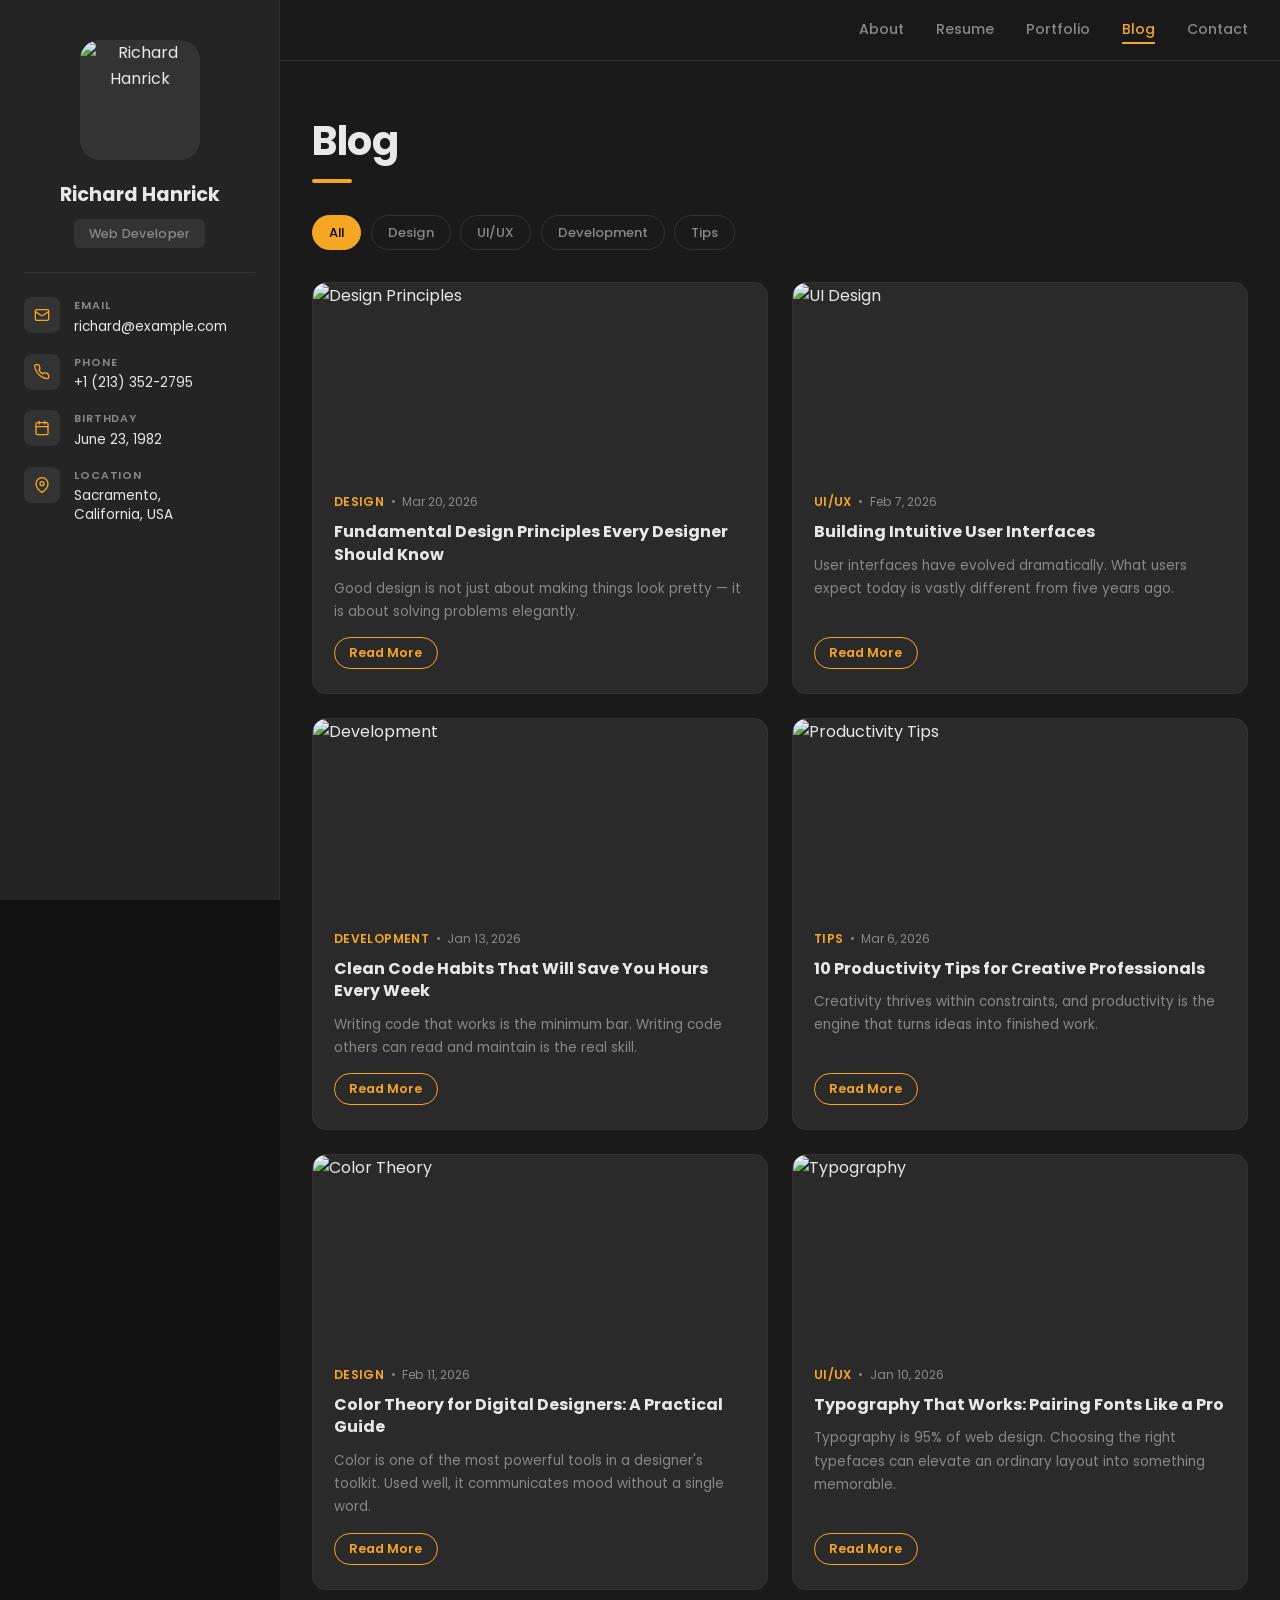
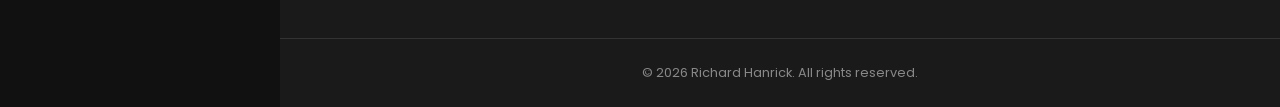
==== blog.html @ d1eda87a "Add files via upload" ====
<!DOCTYPE html>
<html lang="en">
<head>
  <meta charset="UTF-8" />
  <meta name="viewport" content="width=device-width, initial-scale=1.0" />
  <title>Blog</title>
  <link rel="preconnect" href="https://fonts.googleapis.com" />
  <link rel="preconnect" href="https://fonts.gstatic.com" crossorigin />
  <link href="https://fonts.googleapis.com/css2?family=Poppins:wght@400;500;600;700&display=swap" rel="stylesheet" />
  <link rel="stylesheet" href="blog.css" />
</head>
<body>

  <div class="page-wrapper">

    <aside class="sidebar">
      <div class="sidebar-inner">

        <div class="sb-avatar-wrap">
          <img
            src="https://api.dicebear.com/7.x/adventurer/svg?seed=Richard&backgroundColor=b6e3f4"
            alt="Richard Hanrick"
            class="sb-avatar"/>
        </div>

        <h2 class="sb-name">Richard Hanrick</h2>
        <span class="sb-role">Web Developer</span>

        <hr class="sb-divider" />

        <!-- Contact Details -->
        <ul class="sb-details">
          <li class="sb-detail-item">
            <span class="sb-icon" aria-hidden="true">
              <svg viewBox="0 0 24 24" fill="none" stroke="currentColor" stroke-width="2" stroke-linecap="round" stroke-linejoin="round"><rect x="2" y="4" width="20" height="16" rx="2"/><path d="m22 7-8.97 5.7a1.94 1.94 0 0 1-2.06 0L2 7"/></svg>
            </span>
            <div>
              <p class="sb-label">EMAIL</p>
              <p class="sb-value">richard@example.com</p>
            </div>
          </li>
          <li class="sb-detail-item">
            <span class="sb-icon" aria-hidden="true">
              <svg viewBox="0 0 24 24" fill="none" stroke="currentColor" stroke-width="2" stroke-linecap="round" stroke-linejoin="round"><path d="M22 16.92v3a2 2 0 0 1-2.18 2 19.79 19.79 0 0 1-8.63-3.07A19.5 19.5 0 0 1 4.15 12a19.79 19.79 0 0 1-3.07-8.67A2 2 0 0 1 3.07 1h3a2 2 0 0 1 2 1.72c.127.96.361 1.903.7 2.81a2 2 0 0 1-.45 2.11L7.09 8.91a16 16 0 0 0 6 6l1.27-1.27a2 2 0 0 1 2.11-.45c.907.339 1.85.573 2.81.7A2 2 0 0 1 21 16l.92.92z"/></svg>
            </span>
            <div>
              <p class="sb-label">PHONE</p>
              <p class="sb-value">+1 (213) 352-2795</p>
            </div>
          </li>
          <li class="sb-detail-item">
            <span class="sb-icon" aria-hidden="true">
              <svg viewBox="0 0 24 24" fill="none" stroke="currentColor" stroke-width="2" stroke-linecap="round" stroke-linejoin="round"><rect x="3" y="4" width="18" height="18" rx="2" ry="2"/><line x1="16" y1="2" x2="16" y2="6"/><line x1="8" y1="2" x2="8" y2="6"/><line x1="3" y1="10" x2="21" y2="10"/></svg>
            </span>
            <div>
              <p class="sb-label">BIRTHDAY</p>
              <p class="sb-value">June 23, 1982</p>
            </div>
          </li>
          <li class="sb-detail-item">
            <span class="sb-icon" aria-hidden="true">
              <svg viewBox="0 0 24 24" fill="none" stroke="currentColor" stroke-width="2" stroke-linecap="round" stroke-linejoin="round"><path d="M21 10c0 7-9 13-9 13s-9-6-9-13a9 9 0 0 1 18 0z"/><circle cx="12" cy="10" r="3"/></svg>
            </span>
            <div>
              <p class="sb-label">LOCATION</p>
              <p class="sb-value">Sacramento,<br>California, USA</p>
            </div>
          </li>
        </ul>

      </div>
    </aside>

    <div class="main-column">

      <!-- Navigation -->
      <header class="navbar">
        <div class="nav-container">
          <button class="nav-toggle" aria-label="Toggle navigation" aria-expanded="false">
            <span></span><span></span><span></span>
          </button>
          <nav class="nav-menu">
            <a href="#" class="nav-link">About</a>
            <a href="#" class="nav-link">Resume</a>
            <a href="#" class="nav-link">Portfolio</a>
            <a href="#" class="nav-link active">Blog</a>
            <a href="#" class="nav-link">Contact</a>
          </nav>
        </div>
      </header>

      <!-- Main Content -->
      <main class="main">
        <div class="container">

          <!-- Page Header -->
          <div class="page-header">
            <h1 class="page-title">Blog</h1>
            <span class="title-accent"></span>
          </div>

          <!-- Filter Buttons -->
          <div class="filter-bar" role="group" aria-label="Filter posts by category">
            <button class="filter-btn active" data-filter="all">All</button>
            <button class="filter-btn" data-filter="design">Design</button>
            <button class="filter-btn" data-filter="ui">UI/UX</button>
            <button class="filter-btn" data-filter="dev">Development</button>
            <button class="filter-btn" data-filter="tips">Tips</button>
          </div>

          <!-- Blog Grid -->
          <div class="blog-grid" id="blogGrid">

            <!-- Card 1 -->
            <section class="blog-card" data-category="design">
              <div class="card-image-wrap">
                <img src="https://images.unsplash.com/photo-1558655146-9f40138edfeb?w=600&q=80" alt="Design Principles" class="card-img" loading="lazy" />
              </div>
              <div class="card-body">
                <div class="card-meta">
                  <span class="card-category">Design</span>
                  <span class="card-dot">&bull;</span>
                  <time class="card-date">Mar 20, 2026</time>
                </div>
                <h2 class="card-title">Fundamental Design Principles Every Designer Should Know</h2>
                <p class="card-excerpt">
                  Good design is not just about making things look pretty &mdash; it is about solving problems elegantly.
                  <span class="card-extra"> We dive deep into contrast, alignment, repetition, and proximity. Each principle builds on the other, creating a visual hierarchy that guides the reader's eye naturally through the content. Whether you are designing a poster, a website, or a mobile app, these fundamentals are your foundation. Mastering them takes time and practice, but the results are always worth the effort.</span>
                </p>
                <button class="read-more-btn" aria-expanded="false">Read More</button>
              </div>
            </section>

            <!-- Card 2 -->
            <section class="blog-card" data-category="ui">
              <div class="card-image-wrap">
                <img src="https://images.unsplash.com/photo-1561070791-2526d30994b5?w=600&q=80" alt="UI Design" class="card-img" loading="lazy" />
              </div>
              <div class="card-body">
                <div class="card-meta">
                  <span class="card-category">UI/UX</span>
                  <span class="card-dot">&bull;</span>
                  <time class="card-date">Feb 7, 2026</time>
                </div>
                <h2 class="card-title">Building Intuitive User Interfaces</h2>
                <p class="card-excerpt">
                  User interfaces have evolved dramatically. What users expect today is vastly different from five years ago.
                  <span class="card-extra"> Modern users demand seamless interactions. They want apps that anticipate their needs and reduce friction at every step. Micro-interactions, motion design, and accessibility are no longer optional extras &mdash; they are baseline expectations. This post walks through practical techniques you can apply immediately to make your interfaces feel polished.</span>
                </p>
                <button class="read-more-btn" aria-expanded="false">Read More</button>
              </div>
            </section>

            <!-- Card 3 -->
            <section class="blog-card" data-category="dev">
              <div class="card-image-wrap">
                <img src="https://images.unsplash.com/photo-1555066931-4365d14bab8c?w=600&q=80" alt="Development" class="card-img" loading="lazy" />
              </div>
              <div class="card-body">
                <div class="card-meta">
                  <span class="card-category">Development</span>
                  <span class="card-dot">&bull;</span>
                  <time class="card-date">Jan 13, 2026</time>
                </div>
                <h2 class="card-title">Clean Code Habits That Will Save You Hours Every Week</h2>
                <p class="card-excerpt">
                  Writing code that works is the minimum bar. Writing code others can read and maintain is the real skill.
                  <span class="card-extra"> In this post we cover habits that professional developers use to keep codebases healthy: meaningful variable names, small focused functions, consistent formatting, and ruthless refactoring. We also discuss why comments should explain the "why" not the "what", and how automated linting tools can remove entire categories of debate from your team.</span>
                </p>
                <button class="read-more-btn" aria-expanded="false">Read More</button>
              </div>
            </section>

            <!-- Card 4 -->
            <section class="blog-card" data-category="tips">
              <div class="card-image-wrap">
                <img src="https://images.unsplash.com/photo-1484480974693-6ca0a78fb36b?w=600&q=80" alt="Productivity Tips" class="card-img" loading="lazy" />
              </div>
              <div class="card-body">
                <div class="card-meta">
                  <span class="card-category">Tips</span>
                  <span class="card-dot">&bull;</span>
                  <time class="card-date">Mar 6, 2026</time>
                </div>
                <h2 class="card-title">10 Productivity Tips for Creative Professionals</h2>
                <p class="card-excerpt">
                  Creativity thrives within constraints, and productivity is the engine that turns ideas into finished work.
                  <span class="card-extra"> This post shares ten battle-tested strategies that help designers and developers stay focused and ship work consistently. From time-blocking and the Pomodoro technique, to curating your work environment and building sustainable routines &mdash; each tip is practical and immediately actionable. Start with two or three that resonate most and build from there.</span>
                </p>
                <button class="read-more-btn" aria-expanded="false">Read More</button>
              </div>
            </section>

            <!-- Card 5 -->
            <section class="blog-card" data-category="design">
              <div class="card-image-wrap">
                <img src="https://images.unsplash.com/photo-1609921212029-bb5a28e60960?w=600&q=80" alt="Color Theory" class="card-img" loading="lazy" />
              </div>
              <div class="card-body">
                <div class="card-meta">
                  <span class="card-category">Design</span>
                  <span class="card-dot">&bull;</span>
                  <time class="card-date">Feb 11, 2026</time>
                </div>
                <h2 class="card-title">Color Theory for Digital Designers: A Practical Guide</h2>
                <p class="card-excerpt">
                  Color is one of the most powerful tools in a designer's toolkit. Used well, it communicates mood without a single word.
                  <span class="card-extra"> This guide breaks down the color wheel, complementary and analogous palettes, and how to choose colors that work together harmoniously. We also cover accessibility considerations &mdash; ensuring sufficient contrast for users with visual impairments &mdash; and how to use color consistently across a design system.</span>
                </p>
                <button class="read-more-btn" aria-expanded="false">Read More</button>
              </div>
            </section>

            <!-- Card 6 -->
            <section class="blog-card" data-category="ui">
              <div class="card-image-wrap">
                <img src="https://images.unsplash.com/photo-1586717791821-3f44a563fa4c?w=600&q=80" alt="Typography" class="card-img" loading="lazy" />
              </div>
              <div class="card-body">
                <div class="card-meta">
                  <span class="card-category">UI/UX</span>
                  <span class="card-dot">&bull;</span>
                  <time class="card-date">Jan 10, 2026</time>
                </div>
                <h2 class="card-title">Typography That Works: Pairing Fonts Like a Pro</h2>
                <p class="card-excerpt">
                  Typography is 95% of web design. Choosing the right typefaces can elevate an ordinary layout into something memorable.
                  <span class="card-extra"> We explore the rules of font pairing: contrast vs harmony, serif vs sans-serif combinations, and how to establish a clear typographic scale. Real-world examples illustrate each concept so you can see immediately how the theory applies to actual projects. Good typography is invisible &mdash; readers simply feel that the content is easy to read.</span>
                </p>
                <button class="read-more-btn" aria-expanded="false">Read More</button>
              </div>
            </section>

          </div>

          <p class="empty-state" id="emptyState" hidden>No posts found in this category.</p>

        </div>
      </main>

      <footer class="footer">
        <p>&copy; 2026 Richard Hanrick. All rights reserved.</p>
      </footer>

    </div>
  </div>

  <script src="blog.js"></script>
</body>
</html>
---- blog.css ----
*, *::before, *::after { box-sizing: border-box; margin: 0; padding: 0; }

:root {
  --bg:          #1a1a1a;
  --bg-sidebar:  #242424;
  --bg-card:     #2a2a2a;
  --bg-card-hov: #2f2f2f;
  --border:      #333;
  --border-hov:  #f5a623;
  --text:        #e8e8e8;
  --text-muted:  #888;
  --accent:      #f5a623;
  --accent-dim:  rgba(245,166,35,.15);
  --radius:      14px;
  --transition:  0.3s ease;
  --font:        'Poppins', sans-serif;
  --sidebar-w:   280px;
}

html { scroll-behavior: smooth; }

body {
  font-family: var(--font);
  background: #111;
  color: var(--text);
  line-height: 1.6;
  min-height: 100vh;
}

.page-wrapper {
  display: flex;
  min-height: 100vh;
  align-items: stretch;
}

.sidebar {
  width: var(--sidebar-w);
  flex-shrink: 0;
  background: var(--bg-sidebar);
  border-right: 1px solid var(--border);
  position: sticky;
  top: 0;
  height: 100vh;
  overflow-y: auto;
  scrollbar-width: thin;
  scrollbar-color: var(--border) transparent;
}

.sidebar-inner {
  padding: 2.5rem 1.5rem 2rem;
  display: flex;
  flex-direction: column;
  align-items: center;
  text-align: center;
}

.sb-avatar-wrap {
  width: 120px;
  height: 120px;
  border-radius: 20px;
  background: #333;
  overflow: hidden;
  margin-bottom: 1.25rem;
  flex-shrink: 0;
}

.sb-avatar {
  width: 100%;
  height: 100%;
  object-fit: cover;
  display: block;
}

.sb-name {
  font-size: 1.2rem;
  font-weight: 700;
  color: var(--text);
  margin-bottom: .5rem;
}

.sb-role {
  display: inline-block;
  padding: .3rem .9rem;
  border-radius: 6px;
  background: #333;
  color: var(--text-muted);
  font-size: .78rem;
  font-weight: 500;
  letter-spacing: .3px;
}

.sb-divider {
  width: 100%;
  border: none;
  border-top: 1px solid var(--border);
  margin: 1.5rem 0;
}

.sb-details {
  list-style: none;
  width: 100%;
  display: flex;
  flex-direction: column;
  gap: 1.1rem;
}

.sb-detail-item {
  display: flex;
  align-items: flex-start;
  gap: .9rem;
  text-align: left;
}

.sb-icon {
  flex-shrink: 0;
  width: 36px;
  height: 36px;
  border-radius: 8px;
  background: #333;
  display: flex;
  align-items: center;
  justify-content: center;
  color: var(--accent);
}

.sb-icon svg {
  width: 16px;
  height: 16px;
}

.sb-label {
  font-size: .68rem;
  font-weight: 600;
  color: var(--text-muted);
  text-transform: uppercase;
  letter-spacing: .8px;
  margin-bottom: .15rem;
}

.sb-value {
  font-size: .85rem;
  color: var(--text);
  line-height: 1.4;
  word-break: break-word;
}

.main-column {
  flex: 1;
  min-width: 0;
  display: flex;
  flex-direction: column;
  background: var(--bg);
}

.navbar {
  background: rgba(26,26,26,.9);
  backdrop-filter: blur(12px);
  border-bottom: 1px solid var(--border);
  position: sticky;
  top: 0;
  z-index: 100;
}

.nav-container {
  max-width: 100%;
  padding: 0 2rem;
  height: 60px;
  display: flex;
  align-items: center;
  justify-content: flex-end;
}

.nav-menu {
  display: flex;
  gap: 2rem;
}

.nav-link {
  color: var(--text-muted);
  text-decoration: none;
  font-size: .88rem;
  font-weight: 500;
  transition: color var(--transition);
  position: relative;
  padding-bottom: 2px;
}

.nav-link::after {
  content: '';
  position: absolute;
  bottom: -2px; left: 0;
  width: 0; height: 2px;
  background: var(--accent);
  transition: width var(--transition);
}

.nav-link:hover,
.nav-link.active { color: var(--text); }

.nav-link.active { color: var(--accent); }

.nav-link.active::after,
.nav-link:hover::after { width: 100%; }

.nav-toggle {
  display: none;
  flex-direction: column;
  justify-content: space-between;
  width: 26px; height: 18px;
  background: none;
  border: none;
  cursor: pointer;
  padding: 0;
}

.nav-toggle span {
  display: block;
  height: 2px;
  background: var(--text);
  border-radius: 2px;
  transition: transform .3s ease, opacity .3s ease;
}

.main { padding: clamp(1.5rem, 4vw, 3rem) 0; flex: 1; }

.container {
  padding: 0 2rem;
}

.page-header { margin-bottom: 2rem; }

.page-title {
  font-size: clamp(1.8rem, 4vw, 2.5rem);
  font-weight: 700;
  letter-spacing: -.5px;
  margin-bottom: .4rem;
}

.title-accent {
  display: block;
  width: 40px; height: 4px;
  background: var(--accent);
  border-radius: 2px;
}

.filter-bar {
  display: flex;
  flex-wrap: wrap;
  gap: .6rem;
  margin-bottom: 2rem;
}

.filter-btn {
  padding: .4rem 1rem;
  border-radius: 999px;
  border: 1px solid var(--border);
  background: transparent;
  color: var(--text-muted);
  font-family: var(--font);
  font-size: .82rem;
  font-weight: 500;
  cursor: pointer;
  transition: all var(--transition);
}

.filter-btn:hover {
  border-color: var(--accent);
  color: var(--accent);
}

.filter-btn.active {
  background: var(--accent);
  border-color: var(--accent);
  color: #000;
}

.blog-grid {
  display: grid;
  grid-template-columns: repeat(2, 1fr);
  gap: 1.5rem;
}

.blog-card {
  background: var(--bg-card);
  border: 1px solid var(--border);
  border-radius: var(--radius);
  overflow: hidden;
  display: flex;
  flex-direction: column;
  transition: transform var(--transition), box-shadow var(--transition), border-color var(--transition), background var(--transition);
}

.blog-card:hover {
  transform: translateY(-5px);
  box-shadow: 0 12px 40px rgba(0,0,0,.5);
  border-color: var(--border-hov);
  background: var(--bg-card-hov);
}

.card-image-wrap {
  overflow: hidden;
  height: 190px;
}

.card-img {
  width: 100%; height: 100%;
  object-fit: cover;
  transition: transform .5s ease;
}

.blog-card:hover .card-img { transform: scale(1.05); }

.card-body {
  padding: 1.2rem 1.3rem 1.5rem;
  display: flex;
  flex-direction: column;
  flex: 1;
}

.card-meta {
  display: flex;
  align-items: center;
  gap: .4rem;
  font-size: .76rem;
  margin-bottom: .6rem;
}

.card-category {
  color: var(--accent);
  font-weight: 600;
  text-transform: uppercase;
  letter-spacing: .4px;
}

.card-dot,
.card-date { color: var(--text-muted); }

.card-title {
  font-size: 1rem;
  font-weight: 700;
  line-height: 1.4;
  margin-bottom: .65rem;
  color: var(--text);
}

.card-excerpt {
  font-size: .85rem;
  color: var(--text-muted);
  line-height: 1.7;
  flex: 1;
  margin-bottom: .9rem;
}

.card-extra { display: none; }
.card-extra.visible { display: inline; }

.read-more-btn {
  align-self: flex-start;
  padding: .38rem .9rem;
  border-radius: 999px;
  border: 1px solid var(--accent);
  background: transparent;
  color: var(--accent);
  font-family: var(--font);
  font-size: .8rem;
  font-weight: 600;
  cursor: pointer;
  transition: background var(--transition), color var(--transition);
  margin-top: auto;
}

.read-more-btn:hover {
  background: var(--accent);
  color: #000;
}

.empty-state {
  text-align: center;
  padding: 4rem 1rem;
  color: var(--text-muted);
  font-size: 1rem;
  grid-column: 1 / -1;
}

.blog-card.hidden { display: none; }

@keyframes fadeUp {
  from { opacity: 0; transform: translateY(20px); }
  to   { opacity: 1; transform: translateY(0); }
}
.blog-card.fade-in { animation: fadeUp .5s ease both; }

.footer {
  border-top: 1px solid var(--border);
  text-align: center;
  padding: 1.5rem 1rem;
  color: var(--text-muted);
  font-size: .8rem;
}

@media (max-width: 900px) {
  .blog-grid { grid-template-columns: 1fr; }
}

@media (max-width: 768px) {
  .page-wrapper { flex-direction: column; }

  .sidebar {
    width: 100%;
    height: auto;
    position: static;
    border-right: none;
    border-bottom: 1px solid var(--border);
  }

  .sidebar-inner { padding: 2rem 1.5rem; }

  .sb-details {
    display: grid;
    grid-template-columns: 1fr 1fr;
    gap: 1rem;
  }

  .nav-menu {
    display: none;
    flex-direction: column;
    gap: 0;
    position: absolute;
    top: 60px; left: 0; right: 0;
    background: rgba(26,26,26,.97);
    border-bottom: 1px solid var(--border);
    padding: 1rem 1.5rem;
    z-index: 200;
  }

  .nav-menu.open { display: flex; }

  .nav-container { justify-content: flex-start; }
  .nav-toggle { display: flex; }

  .navbar { position: relative; }
}

@media (max-width: 480px) {
  .sb-details { grid-template-columns: 1fr; }
  .card-image-wrap { height: 170px; }
  .container { padding: 0 1rem; }
}
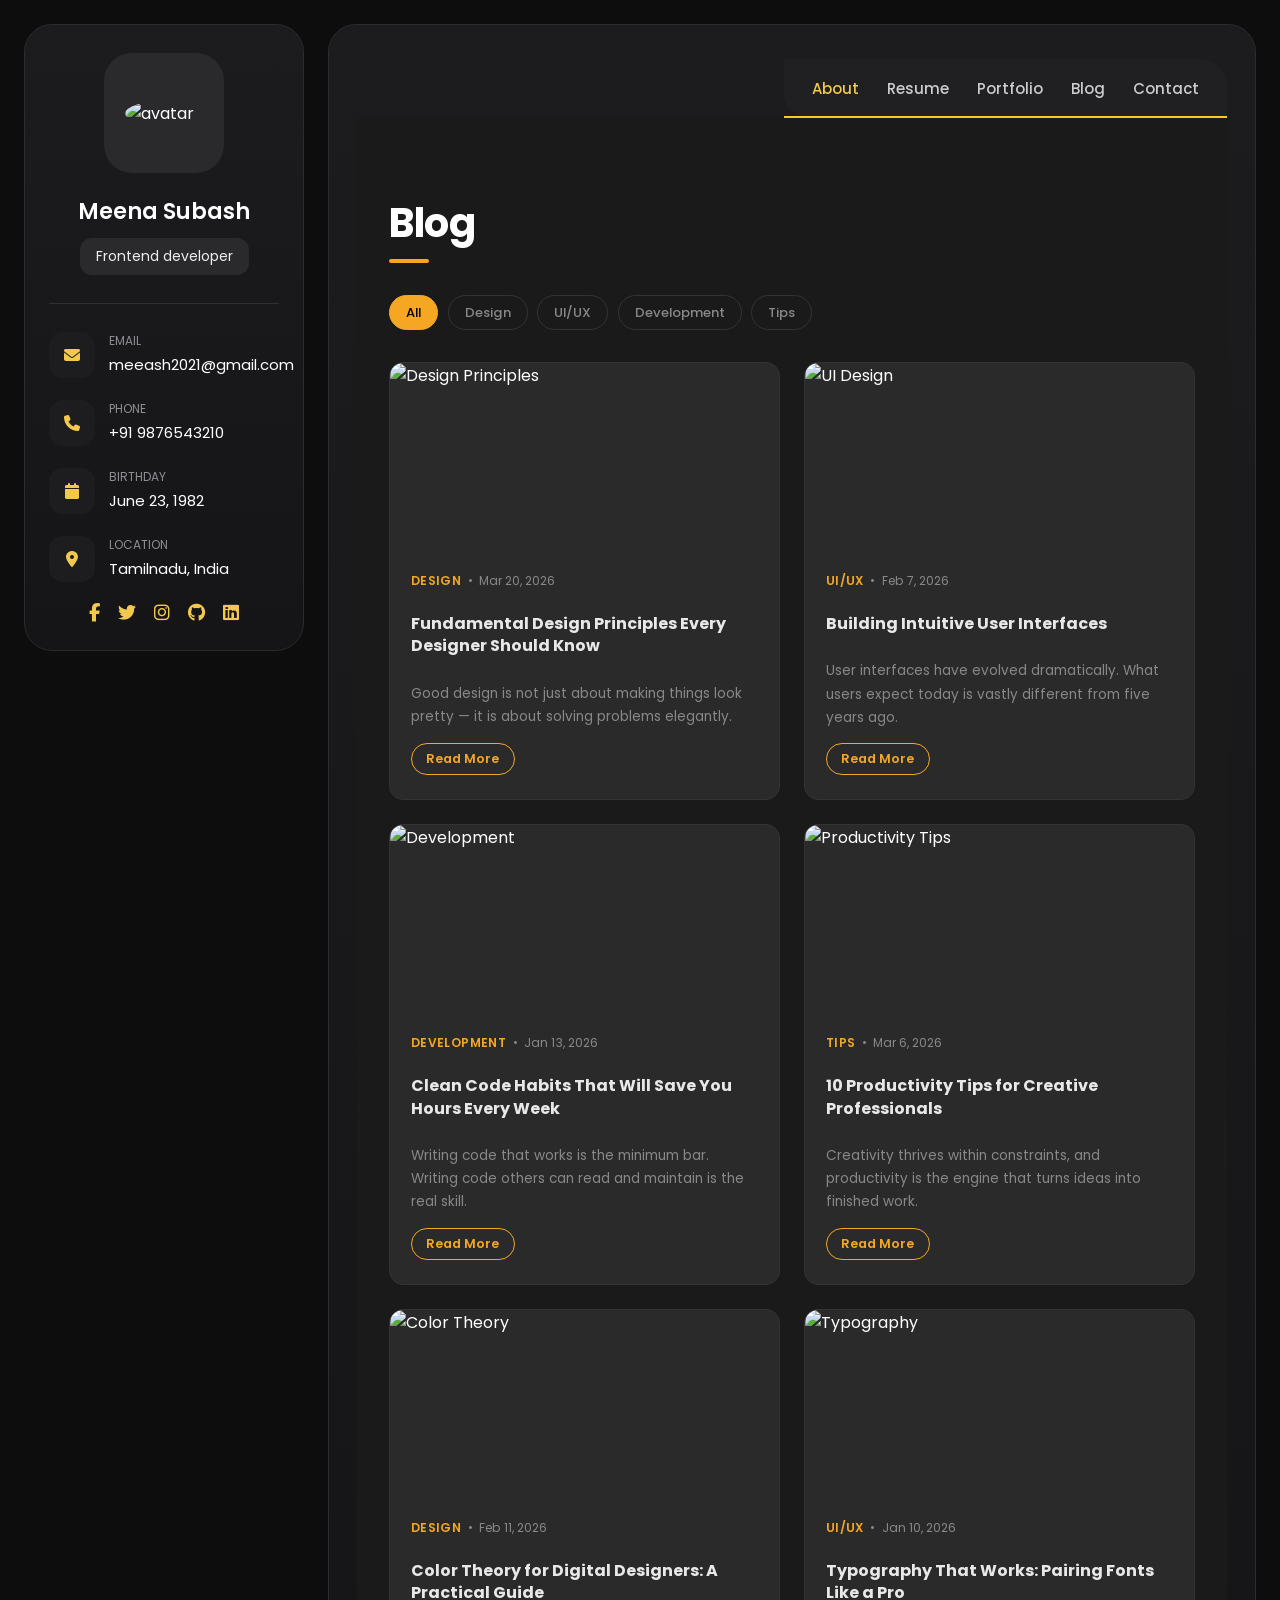
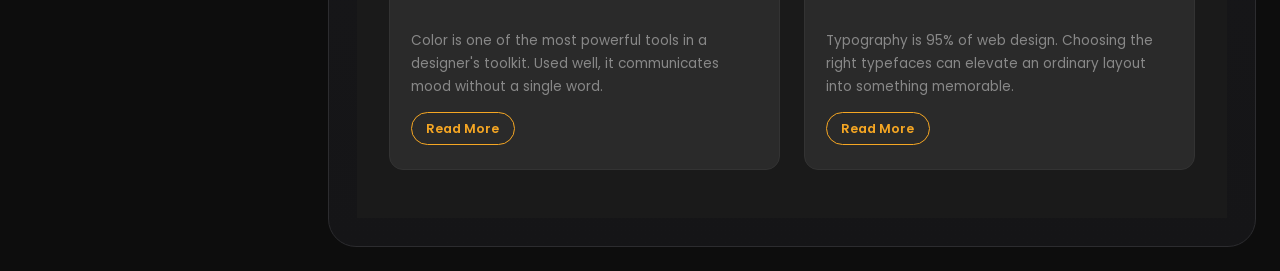
==== commit 3fe5db0b: "Add files via upload" ====
--- a/blog.html
+++ b/blog.html
@@ -1,250 +1,295 @@
 <!DOCTYPE html>
 <html lang="en">
+
 <head>
   <meta charset="UTF-8" />
   <meta name="viewport" content="width=device-width, initial-scale=1.0" />
   <title>Blog</title>
-  <link rel="preconnect" href="https://fonts.googleapis.com" />
-  <link rel="preconnect" href="https://fonts.gstatic.com" crossorigin />
-  <link href="https://fonts.googleapis.com/css2?family=Poppins:wght@400;500;600;700&display=swap" rel="stylesheet" />
-  <link rel="stylesheet" href="blog.css" />
+
+  <link rel="preconnect" href="https://fonts.googleapis.com">
+  <link rel="preconnect" href="https://fonts.gstatic.com" crossorigin>
+  <link href="https://fonts.googleapis.com/css2?family=Poppins:wght@400;500;600;700&display=swap" rel="stylesheet">
+
+  <link rel="stylesheet" href="https://cdnjs.cloudflare.com/ajax/libs/font-awesome/6.5.0/css/all.min.css">
+  <link rel="stylesheet" href="blog.css">
 </head>
+
 <body>
 
-  <div class="page-wrapper">
-
+  <div class="page">
+
+    <!-- Sidebar -->
     <aside class="sidebar">
-      <div class="sidebar-inner">
-
-        <div class="sb-avatar-wrap">
-          <img
-            src="https://api.dicebear.com/7.x/adventurer/svg?seed=Richard&backgroundColor=b6e3f4"
-            alt="Richard Hanrick"
-            class="sb-avatar"/>
-        </div>
-
-        <h2 class="sb-name">Richard Hanrick</h2>
-        <span class="sb-role">Web Developer</span>
-
-        <hr class="sb-divider" />
-
-        <!-- Contact Details -->
-        <ul class="sb-details">
-          <li class="sb-detail-item">
-            <span class="sb-icon" aria-hidden="true">
-              <svg viewBox="0 0 24 24" fill="none" stroke="currentColor" stroke-width="2" stroke-linecap="round" stroke-linejoin="round"><rect x="2" y="4" width="20" height="16" rx="2"/><path d="m22 7-8.97 5.7a1.94 1.94 0 0 1-2.06 0L2 7"/></svg>
-            </span>
-            <div>
-              <p class="sb-label">EMAIL</p>
-              <p class="sb-value">richard@example.com</p>
+      <div class="top">
+        <div class="avatar-box">
+          <img src="https://i.pravatar.cc/150?img=45" alt="avatar">
+        </div>
+
+        <div class="top-text">
+          <h1 class="name">Meena Subash</h1>
+          <p class="role">Frontend developer</p>
+        </div>
+
+        <button class="toggle-btn" id="toggleBtn">
+          <i class="fa-solid fa-chevron-down"></i>
+        </button>
+      </div>
+
+      <div class="sidebar-content" id="toggleContent">
+        <div class="line"></div>
+
+        <div class="info-item">
+          <div class="icon"><i class="fas fa-envelope"></i></div>
+          <div>
+            <p class="label">EMAIL</p>
+            <p class="value" id="emailText">meeash2021@gmail.com</p>
+          </div>
+        </div>
+
+        <div class="info-item">
+          <div class="icon"><i class="fas fa-phone"></i></div>
+          <div>
+            <p class="label">PHONE</p>
+            <p class="value" id="phoneText">+91 9876543210</p>
+          </div>
+        </div>
+
+        <div class="info-item">
+          <div class="icon"><i class="fas fa-calendar"></i></div>
+          <div>
+            <p class="label">BIRTHDAY</p>
+            <p class="value">June 23, 1982</p>
+          </div>
+        </div>
+
+        <div class="info-item">
+          <div class="icon"><i class="fas fa-location-dot"></i></div>
+          <div>
+            <p class="label">LOCATION</p>
+            <p class="value" id="locationText">Tamilnadu, India</p>
+          </div>
+        </div>
+
+        <div id="mapContainer" style="display: none;">
+          <iframe src="https://www.google.com/maps?q=Tamil+Nadu,India&output=embed" width="100%" height="250"
+            style="border:0; border-radius:15px; margin-top:10px;">
+          </iframe>
+        </div>
+
+        <div class="socials">
+          <i class="fab fa-facebook-f" id="faceIcon"></i>
+          <i class="fab fa-twitter" id="twitterIcon"></i>
+          <i class="fab fa-instagram" id="instaIcon"></i>
+          <i class="fab fa-github" id="gitIcon"></i>
+          <i class="fab fa-linkedin" id="linkIcon"></i>
+
+
+        </div>
+      </div>
+    </aside>
+
+    <!-- Main content -->
+    <main class="main-card">
+      <div class="tabs-wrapper">
+        <nav class="tabs">
+          <a href="index.html" class="active">About</a>
+          <a href="resume.html">Resume</a>
+          <a href="portfolio.html">Portfolio</a>
+          <a href="blog.html">Blog</a>
+          <a href="contact.html">Contact</a>
+        </nav>
+      </div>
+
+      <div class="main-column">
+
+        <!-- Main Content -->
+        <main class="main">
+          <div class="container">
+
+            <!-- Page Header -->
+            <div class="page-header">
+              <h1 class="page-title">Blog</h1>
+              <span class="title-accent"></span>
             </div>
-          </li>
-          <li class="sb-detail-item">
-            <span class="sb-icon" aria-hidden="true">
-              <svg viewBox="0 0 24 24" fill="none" stroke="currentColor" stroke-width="2" stroke-linecap="round" stroke-linejoin="round"><path d="M22 16.92v3a2 2 0 0 1-2.18 2 19.79 19.79 0 0 1-8.63-3.07A19.5 19.5 0 0 1 4.15 12a19.79 19.79 0 0 1-3.07-8.67A2 2 0 0 1 3.07 1h3a2 2 0 0 1 2 1.72c.127.96.361 1.903.7 2.81a2 2 0 0 1-.45 2.11L7.09 8.91a16 16 0 0 0 6 6l1.27-1.27a2 2 0 0 1 2.11-.45c.907.339 1.85.573 2.81.7A2 2 0 0 1 21 16l.92.92z"/></svg>
-            </span>
-            <div>
-              <p class="sb-label">PHONE</p>
-              <p class="sb-value">+1 (213) 352-2795</p>
+
+            <!-- Filter Buttons -->
+            <div class="filter-bar" role="group" aria-label="Filter posts by category">
+              <button class="filter-btn active" data-filter="all">All</button>
+              <button class="filter-btn" data-filter="design">Design</button>
+              <button class="filter-btn" data-filter="ui">UI/UX</button>
+              <button class="filter-btn" data-filter="dev">Development</button>
+              <button class="filter-btn" data-filter="tips">Tips</button>
             </div>
-          </li>
-          <li class="sb-detail-item">
-            <span class="sb-icon" aria-hidden="true">
-              <svg viewBox="0 0 24 24" fill="none" stroke="currentColor" stroke-width="2" stroke-linecap="round" stroke-linejoin="round"><rect x="3" y="4" width="18" height="18" rx="2" ry="2"/><line x1="16" y1="2" x2="16" y2="6"/><line x1="8" y1="2" x2="8" y2="6"/><line x1="3" y1="10" x2="21" y2="10"/></svg>
-            </span>
-            <div>
-              <p class="sb-label">BIRTHDAY</p>
-              <p class="sb-value">June 23, 1982</p>
+
+            <!-- Blog Grid -->
+            <div class="blog-grid" id="blogGrid">
+
+              <!-- Card 1 -->
+              <section class="blog-card" data-category="design">
+                <div class="card-image-wrap">
+                  <img src="https://images.unsplash.com/photo-1558655146-9f40138edfeb?w=600&q=80"
+                    alt="Design Principles" class="card-img" loading="lazy" />
+                </div>
+                <div class="card-body">
+                  <div class="card-meta">
+                    <span class="card-category">Design</span>
+                    <span class="card-dot">&bull;</span>
+                    <time class="card-date">Mar 20, 2026</time>
+                  </div>
+                  <h2 class="card-title">Fundamental Design Principles Every Designer Should Know</h2>
+                  <p class="card-excerpt">
+                    Good design is not just about making things look pretty &mdash; it is about solving problems
+                    elegantly.
+                    <span class="card-extra"> We dive deep into contrast, alignment, repetition, and proximity. Each
+                      principle builds on the other, creating a visual hierarchy that guides the reader's eye naturally
+                      through the content. Whether you are designing a poster, a website, or a mobile app, these
+                      fundamentals are your foundation. Mastering them takes time and practice, but the results are
+                      always worth the effort.</span>
+                  </p>
+                  <button class="read-more-btn" aria-expanded="false">Read More</button>
+                </div>
+              </section>
+
+              <!-- Card 2 -->
+              <section class="blog-card" data-category="ui">
+                <div class="card-image-wrap">
+                  <img src="https://images.unsplash.com/photo-1561070791-2526d30994b5?w=600&q=80" alt="UI Design"
+                    class="card-img" loading="lazy" />
+                </div>
+                <div class="card-body">
+                  <div class="card-meta">
+                    <span class="card-category">UI/UX</span>
+                    <span class="card-dot">&bull;</span>
+                    <time class="card-date">Feb 7, 2026</time>
+                  </div>
+                  <h2 class="card-title">Building Intuitive User Interfaces</h2>
+                  <p class="card-excerpt">
+                    User interfaces have evolved dramatically. What users expect today is vastly different from five
+                    years ago.
+                    <span class="card-extra"> Modern users demand seamless interactions. They want apps that anticipate
+                      their needs and reduce friction at every step. Micro-interactions, motion design, and
+                      accessibility are no longer optional extras &mdash; they are baseline expectations. This post
+                      walks through practical techniques you can apply immediately to make your interfaces feel
+                      polished.</span>
+                  </p>
+                  <button class="read-more-btn" aria-expanded="false">Read More</button>
+                </div>
+              </section>
+
+              <!-- Card 3 -->
+              <section class="blog-card" data-category="dev">
+                <div class="card-image-wrap">
+                  <img src="https://images.unsplash.com/photo-1555066931-4365d14bab8c?w=600&q=80" alt="Development"
+                    class="card-img" loading="lazy" />
+                </div>
+                <div class="card-body">
+                  <div class="card-meta">
+                    <span class="card-category">Development</span>
+                    <span class="card-dot">&bull;</span>
+                    <time class="card-date">Jan 13, 2026</time>
+                  </div>
+                  <h2 class="card-title">Clean Code Habits That Will Save You Hours Every Week</h2>
+                  <p class="card-excerpt">
+                    Writing code that works is the minimum bar. Writing code others can read and maintain is the real
+                    skill.
+                    <span class="card-extra"> In this post we cover habits that professional developers use to keep
+                      codebases healthy: meaningful variable names, small focused functions, consistent formatting, and
+                      ruthless refactoring. We also discuss why comments should explain the "why" not the "what", and
+                      how automated linting tools can remove entire categories of debate from your team.</span>
+                  </p>
+                  <button class="read-more-btn" aria-expanded="false">Read More</button>
+                </div>
+              </section>
+
+              <!-- Card 4 -->
+              <section class="blog-card" data-category="tips">
+                <div class="card-image-wrap">
+                  <img src="https://images.unsplash.com/photo-1484480974693-6ca0a78fb36b?w=600&q=80"
+                    alt="Productivity Tips" class="card-img" loading="lazy" />
+                </div>
+                <div class="card-body">
+                  <div class="card-meta">
+                    <span class="card-category">Tips</span>
+                    <span class="card-dot">&bull;</span>
+                    <time class="card-date">Mar 6, 2026</time>
+                  </div>
+                  <h2 class="card-title">10 Productivity Tips for Creative Professionals</h2>
+                  <p class="card-excerpt">
+                    Creativity thrives within constraints, and productivity is the engine that turns ideas into finished
+                    work.
+                    <span class="card-extra"> This post shares ten battle-tested strategies that help designers and
+                      developers stay focused and ship work consistently. From time-blocking and the Pomodoro technique,
+                      to curating your work environment and building sustainable routines &mdash; each tip is practical
+                      and immediately actionable. Start with two or three that resonate most and build from
+                      there.</span>
+                  </p>
+                  <button class="read-more-btn" aria-expanded="false">Read More</button>
+                </div>
+              </section>
+
+              <!-- Card 5 -->
+              <section class="blog-card" data-category="design">
+                <div class="card-image-wrap">
+                  <img src="https://images.unsplash.com/photo-1609921212029-bb5a28e60960?w=600&q=80" alt="Color Theory"
+                    class="card-img" loading="lazy" />
+                </div>
+                <div class="card-body">
+                  <div class="card-meta">
+                    <span class="card-category">Design</span>
+                    <span class="card-dot">&bull;</span>
+                    <time class="card-date">Feb 11, 2026</time>
+                  </div>
+                  <h2 class="card-title">Color Theory for Digital Designers: A Practical Guide</h2>
+                  <p class="card-excerpt">
+                    Color is one of the most powerful tools in a designer's toolkit. Used well, it communicates mood
+                    without a single word.
+                    <span class="card-extra"> This guide breaks down the color wheel, complementary and analogous
+                      palettes, and how to choose colors that work together harmoniously. We also cover accessibility
+                      considerations &mdash; ensuring sufficient contrast for users with visual impairments &mdash; and
+                      how to use color consistently across a design system.</span>
+                  </p>
+                  <button class="read-more-btn" aria-expanded="false">Read More</button>
+                </div>
+              </section>
+
+              <!-- Card 6 -->
+              <section class="blog-card" data-category="ui">
+                <div class="card-image-wrap">
+                  <img src="https://images.unsplash.com/photo-1586717791821-3f44a563fa4c?w=600&q=80" alt="Typography"
+                    class="card-img" loading="lazy" />
+                </div>
+                <div class="card-body">
+                  <div class="card-meta">
+                    <span class="card-category">UI/UX</span>
+                    <span class="card-dot">&bull;</span>
+                    <time class="card-date">Jan 10, 2026</time>
+                  </div>
+                  <h2 class="card-title">Typography That Works: Pairing Fonts Like a Pro</h2>
+                  <p class="card-excerpt">
+                    Typography is 95% of web design. Choosing the right typefaces can elevate an ordinary layout into
+                    something memorable.
+                    <span class="card-extra"> We explore the rules of font pairing: contrast vs harmony, serif vs
+                      sans-serif combinations, and how to establish a clear typographic scale. Real-world examples
+                      illustrate each concept so you can see immediately how the theory applies to actual projects. Good
+                      typography is invisible &mdash; readers simply feel that the content is easy to read.</span>
+                  </p>
+                  <button class="read-more-btn" aria-expanded="false">Read More</button>
+                </div>
+              </section>
+
             </div>
-          </li>
-          <li class="sb-detail-item">
-            <span class="sb-icon" aria-hidden="true">
-              <svg viewBox="0 0 24 24" fill="none" stroke="currentColor" stroke-width="2" stroke-linecap="round" stroke-linejoin="round"><path d="M21 10c0 7-9 13-9 13s-9-6-9-13a9 9 0 0 1 18 0z"/><circle cx="12" cy="10" r="3"/></svg>
-            </span>
-            <div>
-              <p class="sb-label">LOCATION</p>
-              <p class="sb-value">Sacramento,<br>California, USA</p>
-            </div>
-          </li>
-        </ul>
-
-      </div>
-    </aside>
-
-    <div class="main-column">
-
-      <!-- Navigation -->
-      <header class="navbar">
-        <div class="nav-container">
-          <button class="nav-toggle" aria-label="Toggle navigation" aria-expanded="false">
-            <span></span><span></span><span></span>
-          </button>
-          <nav class="nav-menu">
-            <a href="#" class="nav-link">About</a>
-            <a href="#" class="nav-link">Resume</a>
-            <a href="#" class="nav-link">Portfolio</a>
-            <a href="#" class="nav-link active">Blog</a>
-            <a href="#" class="nav-link">Contact</a>
-          </nav>
-        </div>
-      </header>
-
-      <!-- Main Content -->
-      <main class="main">
-        <div class="container">
-
-          <!-- Page Header -->
-          <div class="page-header">
-            <h1 class="page-title">Blog</h1>
-            <span class="title-accent"></span>
-          </div>
-
-          <!-- Filter Buttons -->
-          <div class="filter-bar" role="group" aria-label="Filter posts by category">
-            <button class="filter-btn active" data-filter="all">All</button>
-            <button class="filter-btn" data-filter="design">Design</button>
-            <button class="filter-btn" data-filter="ui">UI/UX</button>
-            <button class="filter-btn" data-filter="dev">Development</button>
-            <button class="filter-btn" data-filter="tips">Tips</button>
-          </div>
-
-          <!-- Blog Grid -->
-          <div class="blog-grid" id="blogGrid">
-
-            <!-- Card 1 -->
-            <section class="blog-card" data-category="design">
-              <div class="card-image-wrap">
-                <img src="https://images.unsplash.com/photo-1558655146-9f40138edfeb?w=600&q=80" alt="Design Principles" class="card-img" loading="lazy" />
-              </div>
-              <div class="card-body">
-                <div class="card-meta">
-                  <span class="card-category">Design</span>
-                  <span class="card-dot">&bull;</span>
-                  <time class="card-date">Mar 20, 2026</time>
-                </div>
-                <h2 class="card-title">Fundamental Design Principles Every Designer Should Know</h2>
-                <p class="card-excerpt">
-                  Good design is not just about making things look pretty &mdash; it is about solving problems elegantly.
-                  <span class="card-extra"> We dive deep into contrast, alignment, repetition, and proximity. Each principle builds on the other, creating a visual hierarchy that guides the reader's eye naturally through the content. Whether you are designing a poster, a website, or a mobile app, these fundamentals are your foundation. Mastering them takes time and practice, but the results are always worth the effort.</span>
-                </p>
-                <button class="read-more-btn" aria-expanded="false">Read More</button>
-              </div>
-            </section>
-
-            <!-- Card 2 -->
-            <section class="blog-card" data-category="ui">
-              <div class="card-image-wrap">
-                <img src="https://images.unsplash.com/photo-1561070791-2526d30994b5?w=600&q=80" alt="UI Design" class="card-img" loading="lazy" />
-              </div>
-              <div class="card-body">
-                <div class="card-meta">
-                  <span class="card-category">UI/UX</span>
-                  <span class="card-dot">&bull;</span>
-                  <time class="card-date">Feb 7, 2026</time>
-                </div>
-                <h2 class="card-title">Building Intuitive User Interfaces</h2>
-                <p class="card-excerpt">
-                  User interfaces have evolved dramatically. What users expect today is vastly different from five years ago.
-                  <span class="card-extra"> Modern users demand seamless interactions. They want apps that anticipate their needs and reduce friction at every step. Micro-interactions, motion design, and accessibility are no longer optional extras &mdash; they are baseline expectations. This post walks through practical techniques you can apply immediately to make your interfaces feel polished.</span>
-                </p>
-                <button class="read-more-btn" aria-expanded="false">Read More</button>
-              </div>
-            </section>
-
-            <!-- Card 3 -->
-            <section class="blog-card" data-category="dev">
-              <div class="card-image-wrap">
-                <img src="https://images.unsplash.com/photo-1555066931-4365d14bab8c?w=600&q=80" alt="Development" class="card-img" loading="lazy" />
-              </div>
-              <div class="card-body">
-                <div class="card-meta">
-                  <span class="card-category">Development</span>
-                  <span class="card-dot">&bull;</span>
-                  <time class="card-date">Jan 13, 2026</time>
-                </div>
-                <h2 class="card-title">Clean Code Habits That Will Save You Hours Every Week</h2>
-                <p class="card-excerpt">
-                  Writing code that works is the minimum bar. Writing code others can read and maintain is the real skill.
-                  <span class="card-extra"> In this post we cover habits that professional developers use to keep codebases healthy: meaningful variable names, small focused functions, consistent formatting, and ruthless refactoring. We also discuss why comments should explain the "why" not the "what", and how automated linting tools can remove entire categories of debate from your team.</span>
-                </p>
-                <button class="read-more-btn" aria-expanded="false">Read More</button>
-              </div>
-            </section>
-
-            <!-- Card 4 -->
-            <section class="blog-card" data-category="tips">
-              <div class="card-image-wrap">
-                <img src="https://images.unsplash.com/photo-1484480974693-6ca0a78fb36b?w=600&q=80" alt="Productivity Tips" class="card-img" loading="lazy" />
-              </div>
-              <div class="card-body">
-                <div class="card-meta">
-                  <span class="card-category">Tips</span>
-                  <span class="card-dot">&bull;</span>
-                  <time class="card-date">Mar 6, 2026</time>
-                </div>
-                <h2 class="card-title">10 Productivity Tips for Creative Professionals</h2>
-                <p class="card-excerpt">
-                  Creativity thrives within constraints, and productivity is the engine that turns ideas into finished work.
-                  <span class="card-extra"> This post shares ten battle-tested strategies that help designers and developers stay focused and ship work consistently. From time-blocking and the Pomodoro technique, to curating your work environment and building sustainable routines &mdash; each tip is practical and immediately actionable. Start with two or three that resonate most and build from there.</span>
-                </p>
-                <button class="read-more-btn" aria-expanded="false">Read More</button>
-              </div>
-            </section>
-
-            <!-- Card 5 -->
-            <section class="blog-card" data-category="design">
-              <div class="card-image-wrap">
-                <img src="https://images.unsplash.com/photo-1609921212029-bb5a28e60960?w=600&q=80" alt="Color Theory" class="card-img" loading="lazy" />
-              </div>
-              <div class="card-body">
-                <div class="card-meta">
-                  <span class="card-category">Design</span>
-                  <span class="card-dot">&bull;</span>
-                  <time class="card-date">Feb 11, 2026</time>
-                </div>
-                <h2 class="card-title">Color Theory for Digital Designers: A Practical Guide</h2>
-                <p class="card-excerpt">
-                  Color is one of the most powerful tools in a designer's toolkit. Used well, it communicates mood without a single word.
-                  <span class="card-extra"> This guide breaks down the color wheel, complementary and analogous palettes, and how to choose colors that work together harmoniously. We also cover accessibility considerations &mdash; ensuring sufficient contrast for users with visual impairments &mdash; and how to use color consistently across a design system.</span>
-                </p>
-                <button class="read-more-btn" aria-expanded="false">Read More</button>
-              </div>
-            </section>
-
-            <!-- Card 6 -->
-            <section class="blog-card" data-category="ui">
-              <div class="card-image-wrap">
-                <img src="https://images.unsplash.com/photo-1586717791821-3f44a563fa4c?w=600&q=80" alt="Typography" class="card-img" loading="lazy" />
-              </div>
-              <div class="card-body">
-                <div class="card-meta">
-                  <span class="card-category">UI/UX</span>
-                  <span class="card-dot">&bull;</span>
-                  <time class="card-date">Jan 10, 2026</time>
-                </div>
-                <h2 class="card-title">Typography That Works: Pairing Fonts Like a Pro</h2>
-                <p class="card-excerpt">
-                  Typography is 95% of web design. Choosing the right typefaces can elevate an ordinary layout into something memorable.
-                  <span class="card-extra"> We explore the rules of font pairing: contrast vs harmony, serif vs sans-serif combinations, and how to establish a clear typographic scale. Real-world examples illustrate each concept so you can see immediately how the theory applies to actual projects. Good typography is invisible &mdash; readers simply feel that the content is easy to read.</span>
-                </p>
-                <button class="read-more-btn" aria-expanded="false">Read More</button>
-              </div>
-            </section>
-
-          </div>
-
-          <p class="empty-state" id="emptyState" hidden>No posts found in this category.</p>
-
-        </div>
-      </main>
-
-      <footer class="footer">
-        <p>&copy; 2026 Richard Hanrick. All rights reserved.</p>
-      </footer>
-
-    </div>
+
+            <p class="empty-state" id="emptyState" hidden>No posts found in this category.</p>
+
+          </div>
+        </main>
+
+      </div>
+    </main>
+
   </div>
 
   <script src="blog.js"></script>
 </body>
-</html>
+
+</html>
--- a/blog.css
+++ b/blog.css
@@ -1,147 +1,241 @@
-*, *::before, *::after { box-sizing: border-box; margin: 0; padding: 0; }
+* {
+  box-sizing: border-box;
+}
 
 :root {
-  --bg:          #1a1a1a;
-  --bg-sidebar:  #242424;
-  --bg-card:     #2a2a2a;
+  --bg: #1a1a1a;
+  --bg-sidebar: #242424;
+  --bg-card: #2a2a2a;
   --bg-card-hov: #2f2f2f;
-  --border:      #333;
-  --border-hov:  #f5a623;
-  --text:        #e8e8e8;
-  --text-muted:  #888;
-  --accent:      #f5a623;
-  --accent-dim:  rgba(245,166,35,.15);
-  --radius:      14px;
-  --transition:  0.3s ease;
-  --font:        'Poppins', sans-serif;
-  --sidebar-w:   280px;
-}
-
-html { scroll-behavior: smooth; }
+  --border: #333;
+  --border-hov: #f5a623;
+  --text: #e8e8e8;
+  --text-muted: #888;
+  --accent: #f5a623;
+  --accent-dim: rgba(245, 166, 35, .15);
+  --radius: 14px;
+  --transition: 0.3s ease;
+  --font: 'Poppins', sans-serif;
+  --sidebar-w: 280px;
+}
+
+html {
+  scroll-behavior: smooth;
+}
 
 body {
-  font-family: var(--font);
-  background: #111;
-  color: var(--text);
-  line-height: 1.6;
-  min-height: 100vh;
-}
-
-.page-wrapper {
-  display: flex;
-  min-height: 100vh;
-  align-items: stretch;
-}
-
+  margin: 0;
+  font-family: "Poppins", sans-serif;
+  background: #0d0d0d;
+  color: #ffffff;
+}
+
+.page {
+  display: flex;
+  gap: 24px;
+  padding: 24px;
+  align-items: flex-start;
+}
+
+/* SIDEBAR */
 .sidebar {
-  width: var(--sidebar-w);
+  width: 280px;
+  background: linear-gradient(180deg, #1c1c1f, #151517);
+  border: 1px solid #2c2c2f;
+  border-radius: 28px;
+  padding: 28px 24px;
   flex-shrink: 0;
-  background: var(--bg-sidebar);
-  border-right: 1px solid var(--border);
+  position: sticky;
+  top: 20px;
+  height: fit-content;
+}
+
+.top {
+  position: relative;
+}
+
+.avatar-box {
+  width: 120px;
+  height: 120px;
+  background: #2a2a2d;
+  border-radius: 28px;
+  margin: 0 auto;
+  display: flex;
+  justify-content: center;
+  align-items: center;
+}
+
+.avatar-box img {
+  width: 78px;
+  border-radius: 50%;
+}
+
+.name {
+  text-align: center;
+  font-size: 22px;
+  margin: 22px 0 10px;
+  font-weight: 600;
+}
+
+.role {
+  width: fit-content;
+  margin: 0 auto;
+  background: #2a2a2d;
+  padding: 8px 16px;
+  border-radius: 12px;
+  font-size: 14px;
+  color: #ededed;
+}
+
+.line {
+  height: 1px;
+  background: #2f2f34;
+  margin: 28px 0;
+}
+
+.info-item {
+  display: flex;
+  gap: 14px;
+  margin-bottom: 22px;
+  align-items: flex-start;
+}
+
+.icon {
+  width: 46px;
+  height: 46px;
+  border-radius: 14px;
+  background: #1d1d20;
+  color: #f2c94c;
+  display: flex;
+  justify-content: center;
+  align-items: center;
+  flex-shrink: 0;
+}
+
+.label {
+  margin: 0 0 4px;
+  font-size: 12px;
+  color: #8d8d94;
+}
+
+.value {
+  margin: 0;
+  font-size: 15px;
+  line-height: 1.5;
+  cursor: pointer;
+}
+
+#mapContainer {
+  transition: 0.3s;
+}
+
+.socials {
+  display: flex;
+  justify-content: center;
+  gap: 18px;
+  margin-top: 8px;
+  cursor: pointer;
+}
+
+.socials i {
+  color: #f2c94c;
+  font-size: 18px;
+}
+
+/* MAIN CARD */
+.main-card {
+  flex: 1;
+  background: linear-gradient(180deg, #1c1c1f, #151517);
+  border: 1px solid #2c2c2f;
+  border-radius: 28px;
+  padding: 34px 28px 28px;
+  position: relative;
+}
+
+.tabs-wrapper {
   position: sticky;
   top: 0;
-  height: 100vh;
-  overflow-y: auto;
-  scrollbar-width: thin;
-  scrollbar-color: var(--border) transparent;
-}
-
-.sidebar-inner {
-  padding: 2.5rem 1.5rem 2rem;
-  display: flex;
-  flex-direction: column;
-  align-items: center;
-  text-align: center;
-}
-
-.sb-avatar-wrap {
-  width: 120px;
-  height: 120px;
-  border-radius: 20px;
-  background: #333;
-  overflow: hidden;
-  margin-bottom: 1.25rem;
-  flex-shrink: 0;
-}
-
-.sb-avatar {
+  display: flex;
+  justify-content: flex-end;
+  /* keeps it right side */
+  z-index: 100;
+}
+
+.tabs {
+  position: sticky;
+  top: 0;
+  /* right: 0;*/
+  margin-left: auto;
+  background: #202023;
+  border-bottom-left-radius: 24px;
+  border-top-right-radius: 28px;
+  padding: 18px 28px;
+  display: flex;
+  gap: 28px;
+  z-index: 10;
+}
+
+.tabs a {
+  font-size: 15px;
+  font-weight: 500;
+  text-decoration: none;
+  color: #ccc;
+  transition: 0.3s;
+
+}
+
+/* underline */
+.tabs a::after {
+  content: "";
+  position: absolute;
+  left: 0;
+  bottom: 0;
+  width: 0%;
+  height: 2px;
+  background: #facc15;
+  transition: 0.3s;
+}
+
+.tabs a.active {
+  color: #f2c94c;
+}
+
+.tabs a.active::after {
   width: 100%;
-  height: 100%;
-  object-fit: cover;
-  display: block;
-}
-
-.sb-name {
-  font-size: 1.2rem;
-  font-weight: 700;
-  color: var(--text);
-  margin-bottom: .5rem;
-}
-
-.sb-role {
-  display: inline-block;
-  padding: .3rem .9rem;
-  border-radius: 6px;
-  background: #333;
-  color: var(--text-muted);
-  font-size: .78rem;
-  font-weight: 500;
-  letter-spacing: .3px;
-}
-
-.sb-divider {
+}
+
+.tabs a:hover {
+  color: #facc15;
+  transform: scale(1.05);
+  text-shadow: 0 0 10px rgba(250, 204, 21, 0.7);
+
+
+}
+
+.tabs a:hover::after {
   width: 100%;
+}
+
+.toggle-btn {
+  display: none;
   border: none;
-  border-top: 1px solid var(--border);
-  margin: 1.5rem 0;
-}
-
-.sb-details {
-  list-style: none;
-  width: 100%;
-  display: flex;
-  flex-direction: column;
-  gap: 1.1rem;
-}
-
-.sb-detail-item {
-  display: flex;
-  align-items: flex-start;
-  gap: .9rem;
-  text-align: left;
-}
-
-.sb-icon {
-  flex-shrink: 0;
-  width: 36px;
-  height: 36px;
-  border-radius: 8px;
-  background: #333;
-  display: flex;
-  align-items: center;
-  justify-content: center;
-  color: var(--accent);
-}
-
-.sb-icon svg {
-  width: 16px;
-  height: 16px;
-}
-
-.sb-label {
-  font-size: .68rem;
-  font-weight: 600;
-  color: var(--text-muted);
-  text-transform: uppercase;
-  letter-spacing: .8px;
-  margin-bottom: .15rem;
-}
-
-.sb-value {
-  font-size: .85rem;
-  color: var(--text);
-  line-height: 1.4;
-  word-break: break-word;
+  background: #202023;
+  color: #f2c94c;
+  width: 42px;
+  height: 42px;
+  border-radius: 0 18px 0 18px;
+  cursor: pointer;
+  position: absolute;
+  top: 0;
+  right: 0;
+}
+
+.toggle-btn.active i {
+  transform: rotate(180deg);
+}
+
+.toggle-btn i {
+  transition: 0.3s;
 }
 
 .main-column {
@@ -152,82 +246,18 @@
   background: var(--bg);
 }
 
-.navbar {
-  background: rgba(26,26,26,.9);
-  backdrop-filter: blur(12px);
-  border-bottom: 1px solid var(--border);
-  position: sticky;
-  top: 0;
-  z-index: 100;
-}
-
-.nav-container {
-  max-width: 100%;
-  padding: 0 2rem;
-  height: 60px;
-  display: flex;
-  align-items: center;
-  justify-content: flex-end;
-}
-
-.nav-menu {
-  display: flex;
-  gap: 2rem;
-}
-
-.nav-link {
-  color: var(--text-muted);
-  text-decoration: none;
-  font-size: .88rem;
-  font-weight: 500;
-  transition: color var(--transition);
-  position: relative;
-  padding-bottom: 2px;
-}
-
-.nav-link::after {
-  content: '';
-  position: absolute;
-  bottom: -2px; left: 0;
-  width: 0; height: 2px;
-  background: var(--accent);
-  transition: width var(--transition);
-}
-
-.nav-link:hover,
-.nav-link.active { color: var(--text); }
-
-.nav-link.active { color: var(--accent); }
-
-.nav-link.active::after,
-.nav-link:hover::after { width: 100%; }
-
-.nav-toggle {
-  display: none;
-  flex-direction: column;
-  justify-content: space-between;
-  width: 26px; height: 18px;
-  background: none;
-  border: none;
-  cursor: pointer;
-  padding: 0;
-}
-
-.nav-toggle span {
-  display: block;
-  height: 2px;
-  background: var(--text);
-  border-radius: 2px;
-  transition: transform .3s ease, opacity .3s ease;
-}
-
-.main { padding: clamp(1.5rem, 4vw, 3rem) 0; flex: 1; }
+.main {
+  padding: clamp(1.5rem, 4vw, 3rem) 0;
+  flex: 1;
+}
 
 .container {
   padding: 0 2rem;
 }
 
-.page-header { margin-bottom: 2rem; }
+.page-header {
+  margin-bottom: 2rem;
+}
 
 .page-title {
   font-size: clamp(1.8rem, 4vw, 2.5rem);
@@ -238,7 +268,8 @@
 
 .title-accent {
   display: block;
-  width: 40px; height: 4px;
+  width: 40px;
+  height: 4px;
   background: var(--accent);
   border-radius: 2px;
 }
@@ -292,7 +323,7 @@
 
 .blog-card:hover {
   transform: translateY(-5px);
-  box-shadow: 0 12px 40px rgba(0,0,0,.5);
+  box-shadow: 0 12px 40px rgba(0, 0, 0, .5);
   border-color: var(--border-hov);
   background: var(--bg-card-hov);
 }
@@ -303,12 +334,15 @@
 }
 
 .card-img {
-  width: 100%; height: 100%;
+  width: 100%;
+  height: 100%;
   object-fit: cover;
   transition: transform .5s ease;
 }
 
-.blog-card:hover .card-img { transform: scale(1.05); }
+.blog-card:hover .card-img {
+  transform: scale(1.05);
+}
 
 .card-body {
   padding: 1.2rem 1.3rem 1.5rem;
@@ -333,7 +367,9 @@
 }
 
 .card-dot,
-.card-date { color: var(--text-muted); }
+.card-date {
+  color: var(--text-muted);
+}
 
 .card-title {
   font-size: 1rem;
@@ -351,8 +387,13 @@
   margin-bottom: .9rem;
 }
 
-.card-extra { display: none; }
-.card-extra.visible { display: inline; }
+.card-extra {
+  display: none;
+}
+
+.card-extra.visible {
+  display: inline;
+}
 
 .read-more-btn {
   align-self: flex-start;
@@ -382,67 +423,138 @@
   grid-column: 1 / -1;
 }
 
-.blog-card.hidden { display: none; }
+.blog-card.hidden {
+  display: none;
+}
 
 @keyframes fadeUp {
-  from { opacity: 0; transform: translateY(20px); }
-  to   { opacity: 1; transform: translateY(0); }
-}
-.blog-card.fade-in { animation: fadeUp .5s ease both; }
-
-.footer {
-  border-top: 1px solid var(--border);
-  text-align: center;
-  padding: 1.5rem 1rem;
-  color: var(--text-muted);
-  font-size: .8rem;
-}
-
-@media (max-width: 900px) {
-  .blog-grid { grid-template-columns: 1fr; }
-}
-
-@media (max-width: 768px) {
-  .page-wrapper { flex-direction: column; }
+  from {
+    opacity: 0;
+    transform: translateY(20px);
+  }
+
+  to {
+    opacity: 1;
+    transform: translateY(0);
+  }
+}
+
+.blog-card.fade-in {
+  animation: fadeUp .5s ease both;
+}
+
+
+/* MOBILE + TABLET */
+@media (max-width: 1024px) {
+  .page {
+    flex-direction: column;
+    padding: 14px 14px 90px;
+  }
+
+  .sidebar,
+  .main-card {
+    width: 100%;
+  }
 
   .sidebar {
+    padding: 18px 18px 16px;
+    border-radius: 24px;
+  }
+
+  .top {
+    display: flex;
+    align-items: center;
+    gap: 16px;
+    padding-right: 52px;
+    position: relative;
+  }
+
+  .avatar-box {
+    width: 88px;
+    height: 88px;
+    margin: 0;
+    border-radius: 22px;
+  }
+
+  .avatar-box img {
+    width: 60px;
+  }
+
+  .top-text {
+    flex: 1;
+  }
+
+  .name {
+    text-align: left;
+    margin: 0 0 10px;
+    font-size: 18px;
+  }
+
+  .role {
+    margin: 0;
+    font-size: 13px;
+  }
+
+  .toggle-btn {
+    display: block;
+  }
+
+  .sidebar-content {
+    display: none;
+  }
+
+  .sidebar-content.active {
+    display: block;
+  }
+
+  .main-card {
+    padding: 28px 16px 24px;
+    border-radius: 24px;
+  }
+
+  .tabs-wrapper {
+    position: static;
+    display: block;
+  }
+
+  .tabs {
+    position: fixed;
+    left: 0;
+    right: 0;
+    bottom: 0;
+    top: auto;
     width: 100%;
-    height: auto;
-    position: static;
-    border-right: none;
-    border-bottom: 1px solid var(--border);
-  }
-
-  .sidebar-inner { padding: 2rem 1.5rem; }
-
-  .sb-details {
-    display: grid;
-    grid-template-columns: 1fr 1fr;
-    gap: 1rem;
-  }
-
-  .nav-menu {
-    display: none;
-    flex-direction: column;
-    gap: 0;
-    position: absolute;
-    top: 60px; left: 0; right: 0;
-    background: rgba(26,26,26,.97);
-    border-bottom: 1px solid var(--border);
-    padding: 1rem 1.5rem;
-    z-index: 200;
-  }
-
-  .nav-menu.open { display: flex; }
-
-  .nav-container { justify-content: flex-start; }
-  .nav-toggle { display: flex; }
-
-  .navbar { position: relative; }
-}
-
-@media (max-width: 480px) {
-  .sb-details { grid-template-columns: 1fr; }
-  .card-image-wrap { height: 170px; }
-  .container { padding: 0 1rem; }
-}
+    display: flex;
+    justify-content: space-around;
+    gap: 6px;
+    padding: 14px 8px;
+    background: rgba(32, 32, 35, 0.97);
+    border-top: 1px solid #2f2f34;
+    border-radius: 18px 18px 0 0;
+    backdrop-filter: blur(10px);
+    z-index: 999;
+  }
+
+  .tabs a {
+    font-size: 12px;
+  }
+
+  .section h2,
+  .section h3 {
+    font-size: 22px;
+  }
+
+  .service-grid,
+  .testimonial-grid {
+    grid-template-columns: 1fr;
+  }
+
+  .client-grid {
+    grid-template-columns: repeat(3, 1fr);
+    gap: 12px;
+  }
+
+  .slider-line {
+    width: 88%;
+  }
+}
